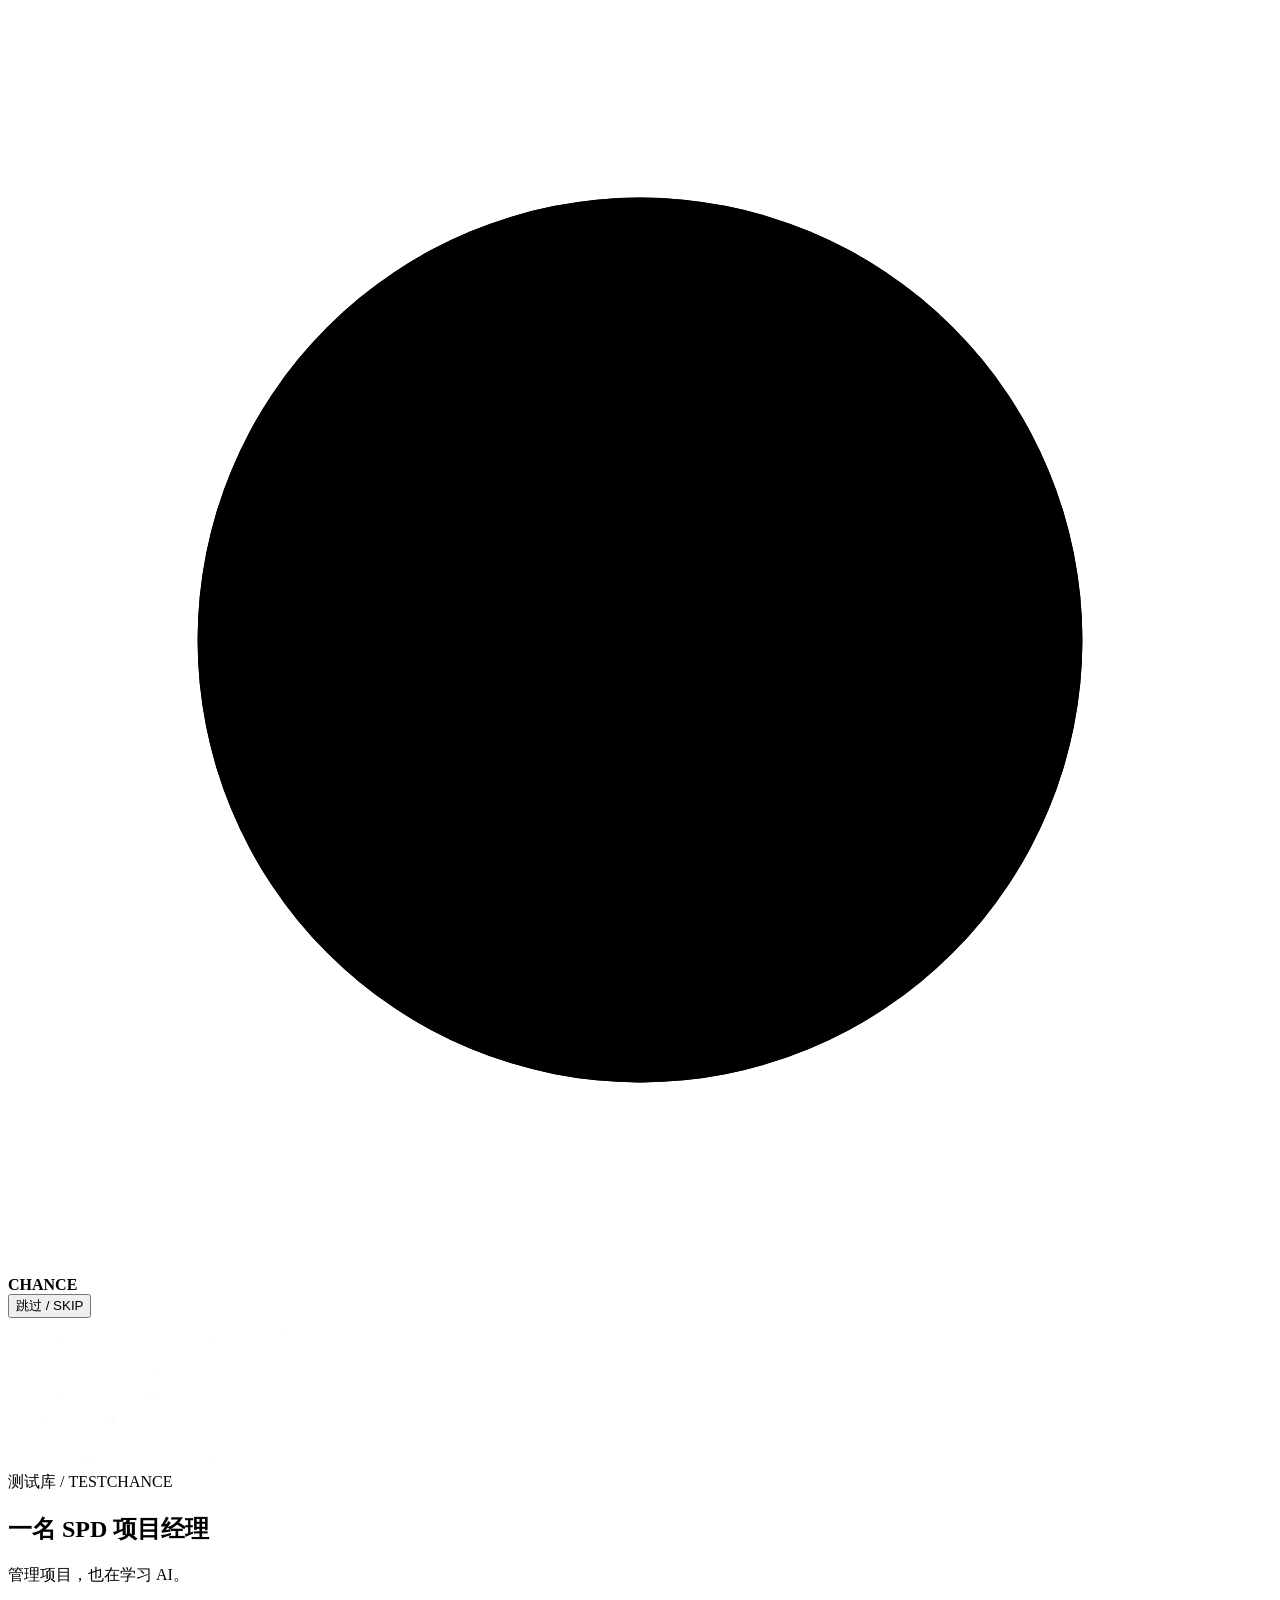
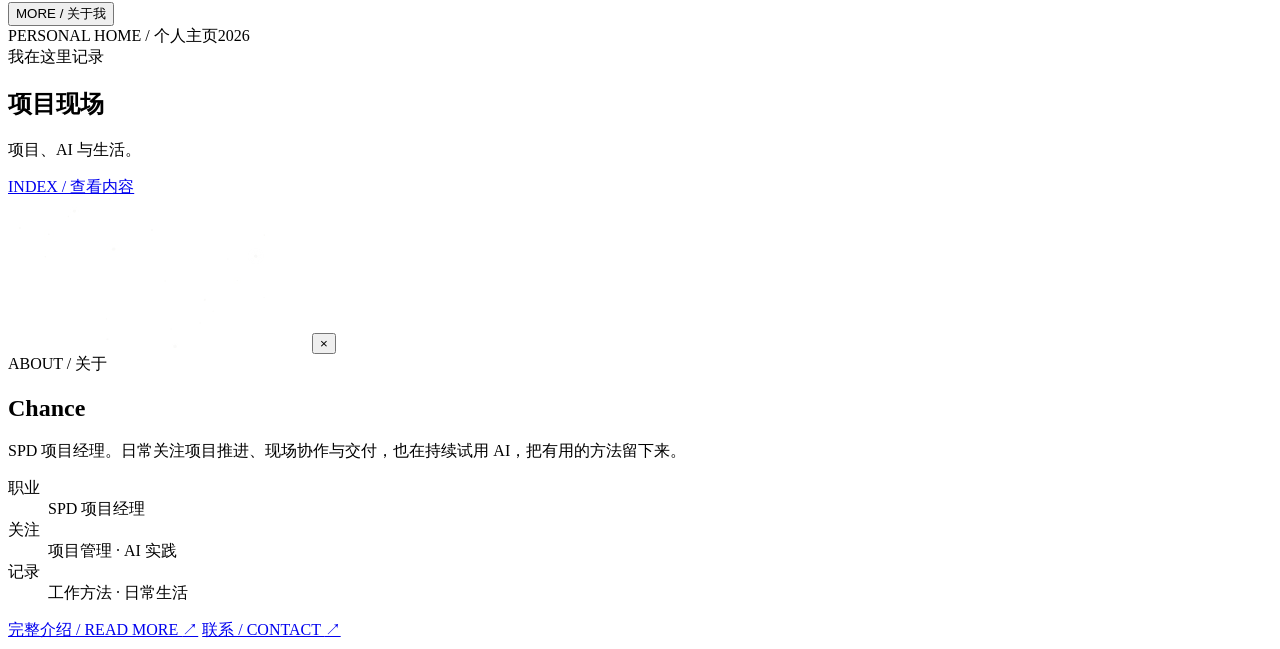
==== index.html @ 0816986b "sync ./index.html from test" ====
<!doctype html>
<html lang="zh-CN">
<head>
  <meta charset="UTF-8">
  <meta name="viewport" content="width=device-width,initial-scale=1">
  <meta name="description" content="Chance，SPD 项目经理。记录项目现场、AI 实践与生活片段。">
  <title>Chance（测试库）</title>
  <link rel="stylesheet" href="./style.css?v=white-5">
</head>
<body class="is-loading" data-page="home">
  <div class="site-loader" role="status" aria-label="正在进入 Chance 的个人主页">
    <div class="loader-clock">
      <svg viewBox="0 0 160 160" aria-hidden="true">
        <g class="loader-ticks">
          <line x1="80" y1="13" x2="80" y2="19"/><line x1="80" y1="13" x2="80" y2="19" transform="rotate(30 80 80)"/>
          <line x1="80" y1="13" x2="80" y2="19" transform="rotate(60 80 80)"/><line x1="80" y1="13" x2="80" y2="19" transform="rotate(90 80 80)"/>
          <line x1="80" y1="13" x2="80" y2="19" transform="rotate(120 80 80)"/><line x1="80" y1="13" x2="80" y2="19" transform="rotate(150 80 80)"/>
          <line x1="80" y1="13" x2="80" y2="19" transform="rotate(180 80 80)"/><line x1="80" y1="13" x2="80" y2="19" transform="rotate(210 80 80)"/>
          <line x1="80" y1="13" x2="80" y2="19" transform="rotate(240 80 80)"/><line x1="80" y1="13" x2="80" y2="19" transform="rotate(270 80 80)"/>
          <line x1="80" y1="13" x2="80" y2="19" transform="rotate(300 80 80)"/><line x1="80" y1="13" x2="80" y2="19" transform="rotate(330 80 80)"/>
        </g>
        <circle class="loader-clock-track" cx="80" cy="80" r="56" pathLength="100"/>
        <circle class="loader-clock-progress" cx="80" cy="80" r="56" pathLength="100"/>
        <line class="loader-hand" x1="80" y1="80" x2="80" y2="31"/>
        <circle class="loader-pin" cx="80" cy="80" r="2.2"/>
      </svg>
      <strong>CHANCE</strong>
    </div>
    <button class="loader-skip" type="button">跳过 / SKIP</button>
  </div>
  <main class="home-stage" id="main">
    <section class="home-panel home-panel-dark" aria-labelledby="home-title">
      <canvas class="star-field" aria-hidden="true"></canvas>
      <header class="home-meta"><span class="env-label">测试库 / TEST</span><span>CHANCE</span></header>
      <div class="home-intro">
        <h1 id="home-title">一名 <strong>SPD 项目经理</strong></h1>
        <p>管理项目，也在学习 AI。</p>
        <button class="home-action home-action-light" type="button" data-open="about-drawer">MORE / 关于我</button>
      </div>
    </section>

    <section class="home-panel home-panel-light" aria-label="内容入口">
      <header class="home-meta"><span>PERSONAL HOME / 个人主页</span><span>2026</span></header>
      <div class="home-manifest">
        <span class="manifest-lead">我在这里记录</span>
        <h2><span class="rotating-word" aria-live="polite">项目现场</span></h2>
        <p>项目、AI 与生活。</p>
        <a class="home-action home-action-dark" href="./content.html">INDEX / 查看内容</a>
      </div>
    </section>
  </main>

  <section class="home-drawer drawer-dark" id="about-drawer" aria-hidden="true" inert aria-labelledby="about-drawer-title">
    <canvas class="star-field" aria-hidden="true"></canvas>
    <button class="drawer-close" type="button" data-close aria-label="关闭关于我">×</button>
    <div class="drawer-inner drawer-about">
      <span class="drawer-kicker">ABOUT / 关于</span>
      <h2 id="about-drawer-title">Chance</h2>
      <p class="drawer-summary">SPD 项目经理。日常关注项目推进、现场协作与交付，也在持续试用 AI，把有用的方法留下来。</p>
      <dl class="about-facts">
        <div><dt>职业</dt><dd>SPD 项目经理</dd></div>
        <div><dt>关注</dt><dd>项目管理 · AI 实践</dd></div>
        <div><dt>记录</dt><dd>工作方法 · 日常生活</dd></div>
      </dl>
      <a class="drawer-link" href="./about.html">完整介绍 / READ MORE <span>↗</span></a>
      <a class="drawer-link" href="mailto:chance_work@163.com">联系 / CONTACT <span>↗</span></a>
    </div>
  </section>

  <script src="./content.js?v=cover-1"></script>
  <script src="./app.js?v=white-2"></script>
</body>
</html>
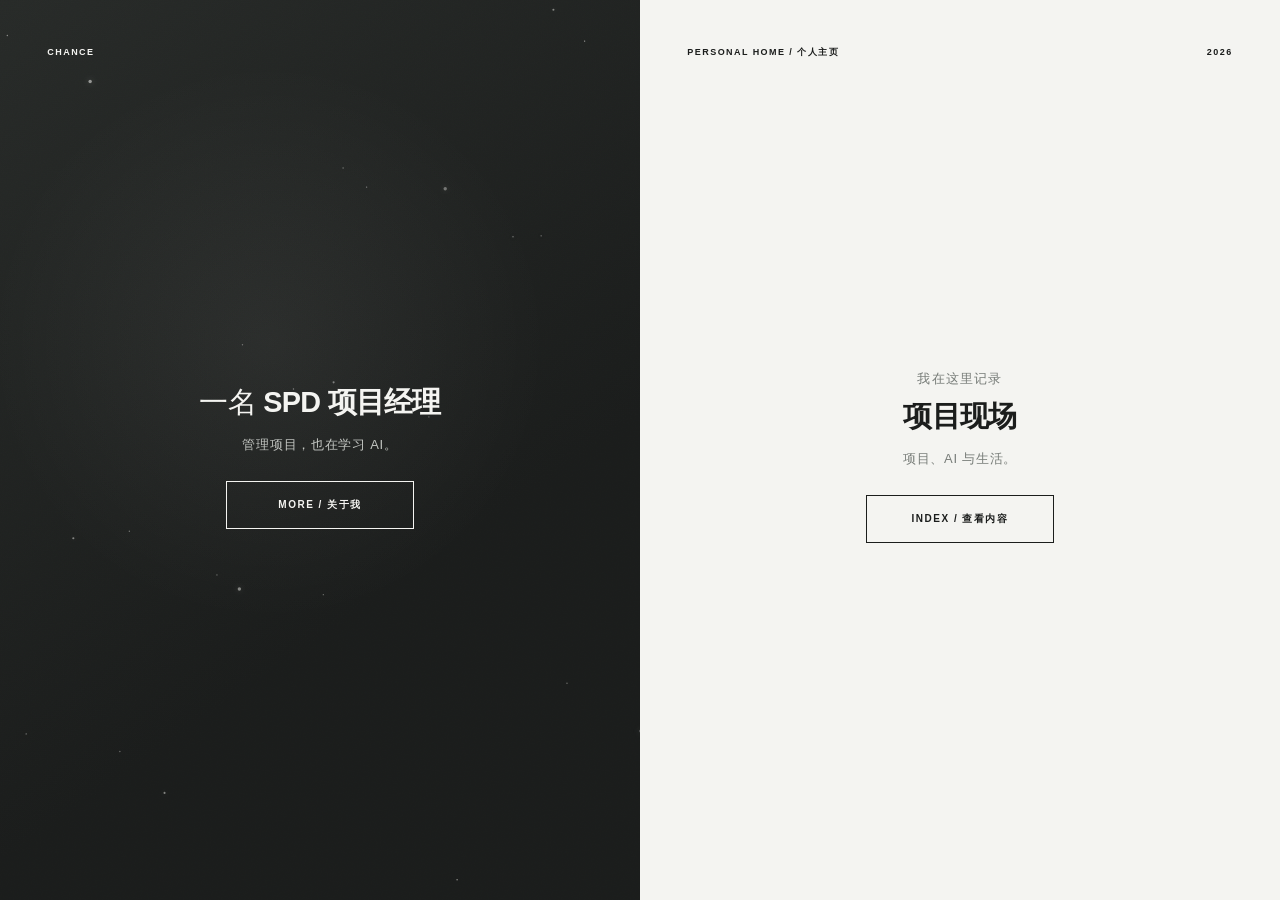
==== commit 831b12ef: "fix: 清理正式博客测试环境文案" ====
--- a/index.html
+++ b/index.html
@@ -4,7 +4,7 @@
   <meta charset="UTF-8">
   <meta name="viewport" content="width=device-width,initial-scale=1">
   <meta name="description" content="Chance，SPD 项目经理。记录项目现场、AI 实践与生活片段。">
-  <title>Chance（测试库）</title>
+  <title>Chance</title>
   <link rel="stylesheet" href="./style.css?v=white-5">
 </head>
 <body class="is-loading" data-page="home">
@@ -31,7 +31,7 @@
   <main class="home-stage" id="main">
     <section class="home-panel home-panel-dark" aria-labelledby="home-title">
       <canvas class="star-field" aria-hidden="true"></canvas>
-      <header class="home-meta"><span class="env-label">测试库 / TEST</span><span>CHANCE</span></header>
+      <header class="home-meta"><span>CHANCE</span></header>
       <div class="home-intro">
         <h1 id="home-title">一名 <strong>SPD 项目经理</strong></h1>
         <p>管理项目，也在学习 AI。</p>
--- a/style.css
+++ b/style.css
@@ -0,0 +1,90 @@
+/* finesse · register=brand · graphite split + editorial journal · type=slender bilingual · motion=clock-trace + perceptible star drift · SOUL=8 SPECTACLE=4 DENSITY=2 */
+:root{--black:#1b1d1c;--deep:#282b29;--white:#f4f4f1;--pale:#e7e7e3;--grey:#777c78;--light-grey:#c2c5c1;--star-rgb:244,244,241;--dark-glow:rgba(244,244,241,.055);--line-dark:rgba(244,244,241,.19);--line-light:rgba(27,29,28,.17);--ease:cubic-bezier(.76,0,.24,1);--round:"Segoe UI Variable Text","Microsoft YaHei UI","PingFang SC","Aptos",sans-serif;--text:"Segoe UI Variable Text","Microsoft YaHei UI","PingFang SC","Segoe UI",sans-serif;--narrow:"Aptos Narrow","Segoe UI Variable Text","Microsoft YaHei UI",sans-serif;--serif:Georgia,"Songti SC",serif}
+*{box-sizing:border-box}html,body{margin:0;min-height:100%;overflow-x:clip;background:var(--white);color:var(--black)}body{font-family:var(--text);font-size:14px;font-weight:350;-webkit-font-smoothing:antialiased}body.drawer-open,body.is-loading{overflow:hidden}body::after{position:fixed;z-index:60;inset:0;pointer-events:none;opacity:.035;mix-blend-mode:soft-light;background-size:170px 170px;background-image:url("data:image/svg+xml,%3Csvg xmlns='http://www.w3.org/2000/svg'%3E%3Cfilter id='n'%3E%3CfeTurbulence type='fractalNoise' baseFrequency='.82' numOctaves='2' stitchTiles='stitchTiles'/%3E%3C/filter%3E%3Crect width='100%25' height='100%25' filter='url(%23n)'/%3E%3C/svg%3E");content:""}a{color:inherit;text-decoration:none}button{font:inherit;color:inherit}::selection{background:var(--grey);color:var(--white)}:focus-visible{outline:2px solid currentColor;outline-offset:5px}
+
+.site-loader{position:fixed;z-index:100;inset:0;display:grid;place-items:center;overflow:hidden;background:var(--black);color:var(--white);clip-path:inset(0);animation:loader-exit .65s var(--ease) 2.05s forwards}.loader-clock{position:relative;width:clamp(150px,16vw,184px);aspect-ratio:1;opacity:0;transform:scale(.86);animation:loader-clock-in .48s cubic-bezier(.16,1,.3,1) .08s forwards}.loader-clock svg{display:block;width:100%;height:100%;overflow:visible}.loader-ticks{stroke:var(--light-grey);stroke-width:.7;opacity:0;animation:loader-ticks-in .5s ease .18s forwards}.loader-clock-track,.loader-clock-progress{fill:none;stroke-width:.75}.loader-clock-track{stroke:var(--line-dark)}.loader-clock-progress{stroke:var(--white);stroke-linecap:round;stroke-dasharray:100;stroke-dashoffset:100;transform:rotate(-90deg);transform-origin:center;animation:loader-ring 1.55s cubic-bezier(.65,0,.22,1) .16s forwards}.loader-hand{stroke:var(--white);stroke-width:.8;stroke-linecap:round;transform-box:view-box;transform-origin:80px 80px;opacity:0;animation:loader-hand 1.55s cubic-bezier(.4,0,.2,1) .16s forwards}.loader-pin{fill:var(--white);opacity:0;animation:loader-pin-in .25s ease .32s forwards}.loader-clock strong{position:absolute;top:50%;left:50%;font:650 clamp(15px,1.55vw,19px)/1 var(--narrow);letter-spacing:.22em;opacity:0;transform:translate(-47%,-50%) scale(.9);animation:loader-mark .65s cubic-bezier(.16,1,.3,1) .75s forwards}.loader-skip{position:absolute;right:30px;bottom:26px;min-width:80px;min-height:44px;border:0;background:transparent;color:var(--light-grey);cursor:pointer;font:600 9px/1 var(--narrow);letter-spacing:.15em}.site-loader.is-skipped{animation:loader-skip .45s var(--ease) forwards}@keyframes loader-clock-in{to{opacity:1;transform:scale(1)}}@keyframes loader-ticks-in{to{opacity:.42}}@keyframes loader-ring{to{stroke-dashoffset:0}}@keyframes loader-hand{0%{opacity:0;transform:rotate(0)}12%{opacity:1}82%{opacity:1}100%{opacity:0;transform:rotate(450deg)}}@keyframes loader-pin-in{to{opacity:1}}@keyframes loader-mark{to{opacity:1;transform:translate(-47%,-50%) scale(1)}}@keyframes loader-exit{to{visibility:hidden;clip-path:inset(0 0 100% 0)}}@keyframes loader-skip{to{visibility:hidden;clip-path:inset(0 0 100% 0)}}
+
+.home-stage{display:grid;grid-template-columns:1fr 1fr;min-height:100dvh}.home-panel{position:relative;display:grid;grid-template-rows:auto minmax(0,1fr);min-width:0;padding:clamp(28px,3.7vw,54px);overflow:hidden}.home-panel-dark{background:radial-gradient(circle at 42% 38%,var(--dark-glow),transparent 42%),linear-gradient(145deg,var(--deep),var(--black) 64%);color:var(--white)}.home-panel-light{background:var(--white);color:var(--black)}.star-field{position:absolute;z-index:0;inset:0;width:100%;height:100%;pointer-events:none}.home-meta{position:relative;z-index:1;display:flex;justify-content:space-between;gap:18px;font:620 9px/1.3 var(--narrow);letter-spacing:.16em}.env-label{border:1px solid var(--line-dark);padding:6px 9px}.home-intro,.home-manifest{position:relative;z-index:1;display:grid;width:min(100%,520px);place-self:center;justify-items:center;margin:0;text-align:center}.home-intro h1,.home-manifest h2{min-width:0;margin:0;font:350 clamp(23px,2.25vw,33px)/1.35 var(--round);letter-spacing:-.025em;overflow-wrap:anywhere}.home-intro h1 strong,.home-manifest h2 span{font-weight:630}.home-intro>p,.home-manifest>p{margin:11px 0 25px;color:var(--light-grey);font:330 clamp(13px,1vw,15px)/1.8 var(--text);letter-spacing:.055em}.manifest-lead{display:block;margin:0 0 7px;color:var(--grey);font:350 clamp(13px,1.05vw,15px)/1.6 var(--text);letter-spacing:.09em}.home-manifest>p{color:var(--grey)}.rotating-word{display:inline-block;min-width:5.2em;transition:opacity .22s ease,transform .22s ease}.rotating-word.is-changing{opacity:0;transform:translateY(7px)}.home-action{display:inline-flex;min-width:188px;min-height:48px;align-items:center;justify-content:center;border:1px solid currentColor;background:transparent;padding:0 20px;cursor:pointer;font:650 10px/1 var(--narrow);letter-spacing:.15em;transition:background .2s ease,color .2s ease,transform .2s ease}.home-action:hover{transform:translateY(-2px)}.home-action-light:hover,.home-action-light:focus-visible{background:var(--white);color:var(--black)}.home-action-dark:hover,.home-action-dark:focus-visible{background:var(--black);color:var(--white)}
+
+.home-drawer{position:fixed;z-index:70;inset:0;overflow:auto;visibility:hidden;transition:transform .62s var(--ease),visibility 0s linear .62s}.drawer-dark{background:radial-gradient(circle at 42% 38%,var(--dark-glow),transparent 42%),linear-gradient(145deg,var(--deep),var(--black) 64%);color:var(--white);transform:translateX(-100%)}.drawer-light{background:var(--white);color:var(--black);transform:translateX(100%)}.home-drawer.is-open{visibility:visible;transform:translateX(0);transition-delay:0s}.home-drawer>.star-field{position:fixed}.drawer-close{position:fixed;z-index:2;top:clamp(22px,3vw,44px);right:clamp(22px,3vw,48px);width:44px;height:44px;border:0;background:transparent;cursor:pointer;font:300 30px/1 var(--round)}.drawer-inner{position:relative;z-index:1;width:min(1060px,calc(100% - 48px));min-height:100%;margin:auto;padding:clamp(78px,10vh,116px) 0;align-content:center}.drawer-kicker{display:block;margin:0 0 22px;color:var(--grey);font:650 9px/1 var(--narrow);letter-spacing:.17em}.drawer-dark .drawer-kicker{color:var(--light-grey)}.drawer-about{display:grid;max-width:820px}.drawer-about h2{min-width:0;margin:0;font:620 clamp(36px,5vw,64px)/1.05 var(--round);letter-spacing:-.045em;overflow-wrap:anywhere}.drawer-summary{max-width:650px;margin:27px 0 40px;color:var(--light-grey);font:330 clamp(15px,1.45vw,19px)/1.85 var(--text);letter-spacing:.025em}.about-facts{margin:0;border-top:1px solid var(--line-dark)}.about-facts div{display:grid;grid-template-columns:100px 1fr;padding:17px 0;border-bottom:1px solid var(--line-dark)}.about-facts dt{color:var(--light-grey)}.about-facts dd{margin:0;font-weight:520;letter-spacing:.025em}.drawer-link{display:flex;justify-content:space-between;margin-top:38px;padding-bottom:12px;border-bottom:1px solid currentColor;font:650 10px/1 var(--narrow);letter-spacing:.14em}.drawer-heading{display:grid;grid-template-columns:1fr 1fr;align-items:end;padding-bottom:24px}.drawer-heading h2{min-width:0;margin:0;font:520 clamp(18px,1.8vw,25px)/1.45 var(--round);letter-spacing:-.015em;overflow-wrap:anywhere}.drawer-index{border-top:1px solid var(--line-light)}.drawer-index a{display:grid;grid-template-columns:42px minmax(0,1fr) 26px;gap:18px;align-items:center;min-height:96px;border-bottom:1px solid var(--line-light);transition:padding .2s ease,background .2s ease,color .2s ease}.drawer-index a:hover,.drawer-index a:focus-visible{padding-inline:18px;background:var(--black);color:var(--white);outline-offset:-4px}.drawer-index>a>span{color:var(--grey);font:550 9px/1 var(--narrow)}.drawer-index strong{display:flex;align-items:baseline;gap:13px;min-width:0;font:570 clamp(20px,2.1vw,30px)/1.25 var(--round);letter-spacing:-.02em;overflow-wrap:anywhere}.drawer-index small{color:var(--grey);font:550 9px/1 var(--narrow);letter-spacing:.13em}.drawer-index b{font:350 16px/1 var(--round)}
+
+.inner-header{position:sticky;top:0;z-index:61;display:grid;grid-template-columns:1fr auto 1fr;align-items:center;min-height:66px;padding:0 clamp(20px,4vw,58px);background:rgba(244,244,241,.96);border-bottom:1px solid var(--line-light)}.inner-brand{font:620 17px/1 var(--round);letter-spacing:-.01em}.inner-header nav{display:flex;gap:clamp(18px,3vw,38px)}.inner-header nav a{display:flex;align-items:baseline;gap:5px;padding:23px 0 20px;border-bottom:1px solid transparent;font:520 12px/1 var(--text);white-space:nowrap}.inner-header nav small{color:var(--grey);font:450 8px/1 var(--narrow);letter-spacing:.07em}.inner-header nav a:hover,.inner-header nav a[aria-current=page]{border-color:var(--black)}.close-link{justify-self:end;font:280 30px/1 var(--round)}.inner-main{min-height:calc(100dvh - 66px);padding:clamp(48px,7vw,86px) clamp(20px,12vw,180px)}.page-title{display:grid;grid-template-columns:1fr auto;align-items:end;padding-bottom:36px}.page-title p{grid-column:1/-1;margin:0 0 14px;color:var(--grey);font:560 9px/1 var(--narrow);letter-spacing:.13em}.page-title h1{min-width:0;margin:0;font:580 clamp(34px,4.2vw,58px)/1.08 var(--round);letter-spacing:-.035em;overflow-wrap:anywhere}.page-title span{color:var(--grey);font-size:11px}.entry-list{border-top:1px solid var(--line-light)}.entry{border-bottom:1px solid var(--line-light)}.entry summary{display:grid;grid-template-columns:42px minmax(0,1fr) 28px;gap:18px;align-items:center;min-height:94px;padding:20px 0;cursor:pointer;list-style:none}.entry summary::-webkit-details-marker{display:none}.entry summary>span,.entry summary small{color:var(--grey);font:450 10px/1.5 var(--narrow);letter-spacing:.055em}.entry summary h2{min-width:0;margin:6px 0 0;font:550 clamp(18px,1.9vw,27px)/1.34 var(--round);letter-spacing:-.018em;overflow-wrap:anywhere}.entry summary b{justify-self:end;font:280 21px/1 var(--round)}.entry summary:hover h2{text-decoration:underline;text-decoration-thickness:1px;text-underline-offset:6px}.entry-content{max-width:720px;margin:0 42px;padding:4px 20px 46px;border-left:1px solid var(--line-light);font:350 15.5px/1.95 var(--text);letter-spacing:.025em}.entry-summary{margin:0 0 25px;font-size:17px;font-weight:420;line-height:1.75}.entry-body h3{margin:29px 0 11px;font:560 19px/1.5 var(--round);letter-spacing:-.01em}.entry-body p{margin:0 0 15px}.entry-body ul,.entry-body ol{padding-left:22px}.entry-body blockquote{margin:23px 0;padding-left:18px;border-left:1px solid var(--black);font-style:normal;color:var(--grey)}.entry-content code{padding:2px 5px;background:var(--pale);font:13px Consolas,monospace}.about-main{display:grid;align-content:center}.about-lines{margin-top:48px;border-top:1px solid var(--line-light)}.about-lines>div{display:grid;grid-template-columns:105px minmax(0,1fr);gap:22px;padding:22px 0;border-bottom:1px solid var(--line-light)}.about-lines span{color:var(--grey)}.about-lines strong{font:520 clamp(18px,2vw,27px)/1.4 var(--round);letter-spacing:-.015em}
+
+@media(max-width:760px){.home-stage{grid-template-columns:1fr;grid-template-rows:1fr 1fr;min-height:100svh}.home-panel{min-height:50svh;padding:22px}.home-meta{font-size:8px}.home-name{margin-bottom:25px;font-size:14px}.home-intro h1,.home-manifest h2{font-size:clamp(21px,6.7vw,28px)}.home-intro>p:last-of-type,.home-manifest>p:not(.manifest-lead){margin:7px 0 18px;font-size:12px;line-height:1.7}.manifest-lead{font-size:12px}.home-action{min-width:168px;min-height:44px;font-size:9px}.project-route{width:240px;font-size:8px}.home-foot{font-size:7px}.drawer-inner{width:calc(100% - 40px);padding:72px 0 44px}.drawer-close{top:16px;right:16px}.drawer-about h2{font-size:36px}.drawer-summary{margin:23px 0 31px;font-size:15px;line-height:1.85}.about-facts div{grid-template-columns:66px 1fr;font-size:13px}.drawer-heading{grid-template-columns:1fr;padding-bottom:19px}.drawer-heading h2{font-size:18px}.drawer-index a{grid-template-columns:28px minmax(0,1fr) 20px;gap:10px;min-height:76px}.drawer-index strong{display:block;font-size:20px}.drawer-index small{display:inline-block;margin-left:8px;font-size:7px}.inner-header{grid-template-columns:1fr auto;min-height:56px;padding:0 20px}.inner-header nav{order:3;grid-column:1/-1;justify-content:space-between;width:100%;border-top:1px solid var(--line-light)}.inner-header nav a{padding:13px 0 11px;font-size:11px}.inner-header nav small{display:none}.close-link{grid-column:2;grid-row:1}.inner-main{min-height:calc(100dvh - 100px);padding:44px 20px}.page-title{grid-template-columns:1fr;padding-bottom:29px}.page-title h1{font-size:36px}.page-title span{margin-top:12px;font-size:10px}.entry summary{grid-template-columns:26px minmax(0,1fr) 22px;gap:10px;min-height:82px;padding:17px 0}.entry summary h2{font-size:18px;line-height:1.4}.entry summary>span,.entry summary small{font-size:9px}.entry-content{margin:0 26px;padding:0 13px 36px;font-size:15px;line-height:1.9}.entry-summary{font-size:16px}.about-lines{margin-top:36px}.about-lines>div{grid-template-columns:64px minmax(0,1fr);gap:13px;padding:19px 0}.about-lines strong{font-size:18px}}
+@media(max-width:360px){.home-panel{padding:18px}.home-name{margin-bottom:18px}.home-intro h1,.home-manifest h2{font-size:21px}.home-intro>p:last-of-type,.home-manifest>p:not(.manifest-lead){font-size:11px}.project-route{width:220px}.home-foot span:last-child{display:none}.inner-header{padding:0 16px}.inner-main{padding:39px 16px}.entry summary{grid-template-columns:23px minmax(0,1fr) 19px}.entry-content{margin-left:23px}.page-title h1{font-size:33px}.loader-skip{right:16px;bottom:14px}}
+.home-foot-action{min-height:44px;margin:-12px 0;padding:0;border:0;border-bottom:1px solid transparent;background:transparent;color:inherit;cursor:pointer;font:inherit;letter-spacing:inherit;white-space:nowrap;transition:border-color .18s ease,color .18s ease}.home-foot-action:hover,.home-foot-action:focus-visible{border-color:currentColor;color:var(--black)}.inner-header nav a{font-size:13px}.page-title h1{font-size:clamp(28px,3vw,44px);font-weight:540}.entry summary h2{font-size:clamp(16px,1.5vw,22px);font-weight:480}.drawer-about h2{font-size:clamp(32px,4.2vw,52px)}.drawer-index strong{font-size:clamp(19px,1.9vw,28px);font-weight:520}
+@media(max-width:760px){.inner-header nav a{font-size:12px}.page-title h1{font-size:28px}.entry summary h2{font-size:16.5px}.drawer-about h2{font-size:34px}.drawer-index strong{font-size:19px}}
+@media(prefers-reduced-motion:reduce){.site-loader{display:none}.project-route b{animation:none;left:calc(100% - 12px)}*,*::before,*::after{animation-duration:.01ms!important;animation-iteration-count:1!important;transition-duration:.01ms!important}}
+
+/* white editorial refinement · quiet index + slender bilingual reading pages */
+.sr-only{position:absolute!important;width:1px!important;height:1px!important;padding:0!important;margin:-1px!important;overflow:hidden!important;clip:rect(0,0,0,0)!important;white-space:nowrap!important;border:0!important}
+.drawer-index-wrap{width:min(1320px,calc(100% - 80px))}.drawer-heading{display:block;padding-bottom:30px}.drawer-heading .drawer-kicker{margin:0;font-size:10px;letter-spacing:.2em}.drawer-index a{grid-template-columns:52px minmax(0,1fr) 28px;gap:22px;min-height:112px}.drawer-index>a>span{font:450 11px/1 "Bahnschrift SemiCondensed",var(--narrow);letter-spacing:.08em}.drawer-index strong{gap:18px;font-family:"Microsoft YaHei UI Light","PingFang SC",var(--round);font-size:clamp(23px,2.1vw,32px);font-weight:350;line-height:1.35;letter-spacing:.015em}.drawer-index small{font:500 10px/1 "Bahnschrift SemiCondensed",var(--narrow);letter-spacing:.17em}.drawer-index b{font-size:15px;font-weight:280}
+
+.inner-header{min-height:70px}.inner-brand{font:600 17px/1 "Bahnschrift SemiCondensed",var(--narrow);letter-spacing:.045em}.inner-header nav a{gap:6px;padding:25px 0 22px;font-family:"Microsoft YaHei UI Light","PingFang SC",var(--text);font-size:12px;font-weight:380}.inner-header nav small{font:430 8px/1 "Bahnschrift SemiCondensed",var(--narrow);letter-spacing:.06em}.inner-main{padding-top:clamp(58px,7.5vw,94px)}.page-title{display:flex;flex-direction:column;align-items:center;padding-bottom:42px;text-align:center}.page-title::after{width:30px;height:1px;margin-top:21px;background:var(--grey);opacity:.72;content:""}.page-title p{order:3;margin:10px 0 0;font:460 8px/1 "Bahnschrift SemiCondensed",var(--narrow);letter-spacing:.2em}.page-title h1{order:1;font:470 clamp(25px,2.8vw,38px)/1.1 "Bahnschrift SemiCondensed",var(--narrow);letter-spacing:.07em}.page-title>span{order:2;margin-top:10px;color:var(--grey);font:350 clamp(12px,1vw,14px)/1.5 "Microsoft YaHei UI Light","PingFang SC",var(--text);letter-spacing:.08em}.entry{scroll-margin-top:90px}.entry summary{grid-template-columns:48px minmax(0,1fr) 24px;gap:20px;min-height:100px;padding:21px 0}.entry summary>span{font:430 11px/1 "Bahnschrift SemiCondensed",var(--narrow);letter-spacing:.08em}.entry summary small{font:400 9px/1.6 "Bahnschrift SemiCondensed","Microsoft YaHei UI",var(--text);letter-spacing:.075em}.entry summary h2{margin-top:7px;font-family:"Microsoft YaHei UI Light","PingFang SC",var(--round);font-size:clamp(17px,1.45vw,22px);font-weight:350;line-height:1.55;letter-spacing:.018em}.entry-content{max-width:700px;margin-left:48px;padding:5px 20px 48px;font-family:"Microsoft YaHei UI Light","PingFang SC",var(--text);font-size:14.5px;font-weight:350;line-height:2.05;letter-spacing:.035em}.entry-summary{font-size:15.5px;font-weight:380;line-height:1.9}.entry-body h3{font-family:"Microsoft YaHei UI Light","PingFang SC",var(--round);font-size:17px;font-weight:450;line-height:1.65;letter-spacing:.025em}.about-main{align-content:start}.about-lines{width:min(760px,100%);margin:8px auto 0}.about-lines>div{grid-template-columns:90px minmax(0,1fr);padding:20px 0}.about-lines span{font-size:13px}.about-lines strong{font-family:"Microsoft YaHei UI Light","PingFang SC",var(--round);font-size:clamp(16px,1.45vw,21px);font-weight:350;letter-spacing:.025em}
+
+@media(max-width:760px){.drawer-index-wrap{width:calc(100% - 40px)}.drawer-heading{padding-bottom:18px}.drawer-heading .drawer-kicker{font-size:9px}.drawer-index a{grid-template-columns:30px minmax(0,1fr) 18px;gap:11px;min-height:82px}.drawer-index>a>span{font-size:10px}.drawer-index strong{display:flex;font-size:20px}.drawer-index small{margin-left:0;font-size:7px}.inner-header{min-height:56px}.inner-header nav a{gap:3px;font-size:11px}.inner-main{padding-top:42px}.page-title{padding-bottom:32px}.page-title h1{font-size:26px}.page-title>span{margin-top:8px;font-size:12px}.page-title p{margin-top:8px}.page-title::after{margin-top:17px}.entry{scroll-margin-top:112px}.entry summary{grid-template-columns:27px minmax(0,1fr) 20px;gap:10px;min-height:84px;padding:17px 0}.entry summary>span{font-size:10px}.entry summary h2{font-size:16px;line-height:1.55}.entry-content{margin-left:27px;padding:0 13px 38px;font-size:14px;line-height:2}.entry-summary{font-size:15px}.about-lines{margin-top:0}.about-lines>div{grid-template-columns:62px minmax(0,1fr);gap:12px;padding:18px 0}.about-lines strong{font-size:16px}}
+
+@media(max-width:360px){.drawer-index strong{font-size:18px}.inner-header nav a{font-size:10px}.inner-header nav small{font-size:7px}.page-title h1{font-size:23px}.entry summary h2{font-size:15.5px}.entry-content{font-size:13.5px}}
+
+/* journal index · OpenBlog-inspired hierarchy, rebuilt for Chance without photo assets */
+.inner-header{background:var(--white)}
+.journal-main{width:min(1160px,calc(100% - 48px));min-height:calc(100dvh - 70px);margin:auto;padding:clamp(58px,8vw,112px) 0 96px}.journal-masthead{position:relative;padding-left:50px}.journal-masthead::before{position:absolute;top:8px;left:0;width:30px;height:30px;background:repeating-linear-gradient(135deg,var(--black) 0 1px,transparent 1px 5px);content:""}.journal-kicker{display:block;color:var(--grey);font:500 9px/1 "Bahnschrift SemiCondensed",var(--narrow);letter-spacing:.19em}.journal-masthead h1{margin:12px 0 8px;font:650 clamp(34px,4.6vw,62px)/1 "Segoe UI Variable Display","Microsoft YaHei UI",var(--round);letter-spacing:-.045em}.journal-masthead p{margin:0;color:var(--grey);font:350 14px/1.8 "Microsoft YaHei UI Light",var(--text);letter-spacing:.035em}.journal-filters{display:flex;gap:32px;margin-top:48px;border-bottom:1px solid var(--line-light)}.journal-filters button{position:relative;min-height:48px;border:0;background:transparent;padding:0;cursor:pointer;font:380 13px/1 "Microsoft YaHei UI Light",var(--text);white-space:nowrap}.journal-filters button::after{position:absolute;right:0;bottom:-1px;left:0;height:1px;background:var(--black);transform:scaleX(0);transform-origin:left;transition:transform .22s ease;content:""}.journal-filters button[aria-pressed="true"]::after,.journal-filters button:hover::after{transform:scaleX(1)}.journal-filters small{margin-left:4px;color:var(--grey);font:440 8px/1 "Bahnschrift SemiCondensed",var(--narrow);letter-spacing:.05em}.journal-section{margin-top:52px}.journal-section-head{display:flex;align-items:end;justify-content:space-between;margin-bottom:18px}.journal-section-head h2{margin:0;font:420 18px/1.3 "Microsoft YaHei UI Light",var(--round);letter-spacing:.04em}.journal-section-head span{color:var(--grey);font:460 8px/1 var(--narrow);letter-spacing:.18em}.journal-grid{display:grid;grid-template-columns:repeat(12,minmax(0,1fr));gap:44px 30px}.journal-card{position:relative;grid-column:span 4;min-width:0}.journal-card-1{grid-column:span 8}.journal-card-2{grid-column:span 4}.journal-card>a{display:grid;position:relative;min-width:0}.journal-art{position:relative;display:block;aspect-ratio:4/3;overflow:hidden;background:#dfe2e1}.journal-card-1 .journal-art{aspect-ratio:16/7}.journal-art::before,.journal-art::after,.journal-art i{position:absolute;content:""}.journal-art::after{inset:0;background:linear-gradient(to top,rgba(27,29,28,.62),transparent 48%)}.journal-art-project{background-color:#c9cecc;background-image:linear-gradient(90deg,transparent 49.7%,rgba(27,29,28,.14) 50%,transparent 50.3%),linear-gradient(0deg,transparent 49.7%,rgba(27,29,28,.14) 50%,transparent 50.3%);background-size:44px 44px}.journal-art-project::before{width:62%;height:1px;top:48%;left:18%;background:var(--black);box-shadow:0 -28px 0 rgba(27,29,28,.32),0 28px 0 rgba(27,29,28,.32);transform:rotate(-8deg)}.journal-art-ai{background:radial-gradient(circle at 66% 34%,rgba(244,244,241,.98) 0 3px,transparent 4px),radial-gradient(circle at 30% 66%,rgba(244,244,241,.72) 0 2px,transparent 3px),linear-gradient(145deg,#374049,#90999d)}.journal-art-ai::before{width:54%;height:54%;top:22%;left:23%;border:1px solid rgba(244,244,241,.65);border-radius:50%;box-shadow:0 0 0 28px rgba(244,244,241,.08)}.journal-art-life{background:linear-gradient(135deg,#d9d6d0,#a8ada9)}.journal-art-life::before{width:68%;height:72%;right:-10%;bottom:-28%;border:1px solid rgba(27,29,28,.32);border-radius:50% 50% 0 0;box-shadow:-34px -22px 0 -33px var(--black),-70px -44px 0 -68px rgba(27,29,28,.5)}.journal-art i{z-index:1;right:20px;bottom:18px;width:8px;height:8px;border:1px solid rgba(244,244,241,.8);border-radius:50%;transition:transform .35s var(--ease)}.journal-card:hover .journal-art i{transform:scale(2.2)}.journal-meta{display:grid;grid-template-columns:auto auto 1fr;gap:10px;margin-top:15px;color:var(--grey);font:440 9px/1.4 "Bahnschrift SemiCondensed","Microsoft YaHei UI",var(--narrow);letter-spacing:.055em}.journal-meta b{font-weight:440}.journal-meta em{justify-self:end;font-style:normal}.journal-card strong{min-width:0;margin-top:9px;padding-right:28px;font:420 clamp(18px,1.55vw,23px)/1.5 "Microsoft YaHei UI Light","PingFang SC",var(--round);letter-spacing:.018em;overflow-wrap:anywhere}.journal-excerpt{display:-webkit-box;margin-top:7px;overflow:hidden;color:var(--grey);font:350 13px/1.8 "Microsoft YaHei UI Light",var(--text);letter-spacing:.025em;-webkit-box-orient:vertical;-webkit-line-clamp:2}.journal-arrow{position:absolute;right:0;bottom:4px;font-size:15px;transition:transform .2s ease}.journal-card:hover .journal-arrow{transform:translate(3px,-3px)}.inspiration-footer{display:grid;grid-template-columns:190px minmax(0,1fr) auto;gap:28px;width:min(1160px,calc(100% - 48px));margin:auto;padding:34px 0 48px;border-top:1px solid var(--line-light);color:var(--grey);font-size:11px;line-height:1.75}.inspiration-footer p{margin:0;color:var(--black);font:500 9px/1.5 var(--narrow);letter-spacing:.16em}.inspiration-footer>span{max-width:560px}.inspiration-footer nav{display:flex;gap:20px}.inspiration-footer a{color:var(--black);white-space:nowrap}.inspiration-footer a:hover{text-decoration:underline;text-underline-offset:5px}
+
+@media(max-width:760px){.journal-main{width:calc(100% - 40px);min-height:calc(100dvh - 100px);padding:48px 0 70px}.journal-masthead{padding-left:38px}.journal-masthead::before{top:5px;width:24px;height:24px}.journal-masthead h1{font-size:34px}.journal-masthead p{font-size:12.5px}.journal-filters{gap:0;justify-content:space-between;margin-top:34px}.journal-filters button{font-size:12px}.journal-filters small{display:none}.journal-section{margin-top:38px}.journal-grid{grid-template-columns:1fr;gap:38px}.journal-card,.journal-card-1,.journal-card-2{grid-column:auto}.journal-card-1 .journal-art,.journal-art{aspect-ratio:16/10}.journal-meta{font-size:8.5px}.journal-card strong{font-size:18px}.journal-excerpt{font-size:12.5px}.inspiration-footer{grid-template-columns:1fr;width:calc(100% - 40px);gap:13px;padding:27px 0 36px}.inspiration-footer nav{display:grid;gap:7px}}
+
+@media(max-width:360px){.journal-main{width:calc(100% - 32px)}.journal-masthead h1{font-size:30px}.journal-section-head span{display:none}.journal-card strong{font-size:17px}.inspiration-footer{width:calc(100% - 32px)}}
+
+/* journal comfort pass · one title, one category rail, metadata held by the image */
+body[data-page="journal"]{background:#f8f9f8;color:#202220}.journal-topbar{display:flex;align-items:center;justify-content:space-between;width:min(1160px,calc(100% - 48px));min-height:82px;margin:auto}.journal-topbar a{font:440 13px/1 "Microsoft YaHei UI Light",var(--text);letter-spacing:.02em}.journal-topbar small{margin-left:4px;color:var(--grey);font:430 8px/1 "Bahnschrift SemiCondensed",var(--narrow);letter-spacing:.07em}.journal-topbar a:hover{text-decoration:underline;text-underline-offset:6px}.journal-main{min-height:calc(100dvh - 82px);padding:58px 0 92px}.journal-masthead{padding-left:54px}.journal-masthead::before{top:6px;width:32px;height:32px;opacity:.62}.journal-masthead h1{margin:0;font-size:clamp(36px,4vw,54px);font-weight:610;letter-spacing:-.04em}.journal-masthead p{margin-top:12px;font-size:13.5px;line-height:1.9}.journal-filters{margin-top:44px}.journal-section{margin-top:54px}.journal-art-project{background-color:#d8dddb}.journal-art-life{background:linear-gradient(135deg,#e4e1dc,#b8bdb9)}.journal-art-ai{background:radial-gradient(circle at 66% 34%,rgba(248,249,248,.98) 0 3px,transparent 4px),radial-gradient(circle at 30% 66%,rgba(248,249,248,.72) 0 2px,transparent 3px),linear-gradient(145deg,#4a555d,#9ca5a8)}.journal-meta{position:absolute;z-index:2;right:0;bottom:0;left:0;display:grid;grid-template-columns:auto auto 1fr;gap:10px;margin:0;padding:54px 18px 16px;background:linear-gradient(to top,rgba(27,29,28,.66),transparent);color:rgba(255,255,255,.92);font-size:9px}.journal-meta em{color:inherit}.journal-card strong{margin-top:15px;font-weight:390}.journal-excerpt{margin-top:6px;line-height:1.85}.inspiration-footer{color:#747a76}
+
+@media(max-width:760px){.journal-topbar{width:calc(100% - 40px);min-height:58px}.journal-topbar a{font-size:11px}.journal-main{min-height:calc(100dvh - 58px);padding:42px 0 68px}.journal-masthead{padding-left:38px}.journal-masthead::before{top:3px;width:24px;height:24px}.journal-masthead h1{font-size:32px}.journal-masthead p{margin-top:9px;font-size:12px}.journal-filters{margin-top:32px}.journal-section{margin-top:40px}.journal-meta{padding:44px 12px 12px;font-size:8px}.journal-card strong{margin-top:12px;font-size:17.5px}.journal-excerpt{line-height:1.75}}
+
+@media(max-width:360px){.journal-topbar{width:calc(100% - 32px)}.journal-masthead h1{font-size:29px}.journal-card strong{font-size:16.5px}}
+
+/* journal scale pass · stronger hierarchy and clearer contrast */
+.journal-topbar{min-height:96px}.journal-topbar a{font-size:18px;font-weight:620;letter-spacing:-.01em}.journal-topbar small{margin-left:7px;font-size:9px;font-weight:500}.journal-main{min-height:calc(100dvh - 96px);padding-top:62px}.journal-masthead{padding-left:62px}.journal-masthead::before{top:9px;width:36px;height:36px;opacity:.74}.journal-masthead h1{font-size:clamp(44px,4.8vw,68px);font-weight:700;letter-spacing:-.052em}.journal-masthead p{margin-top:14px;color:#626864;font-size:16px;font-weight:370}.journal-filters{gap:38px;margin-top:52px}.journal-filters button{min-height:58px;font-size:16px;font-weight:500}.journal-filters small{margin-left:6px;font-size:9px;font-weight:500}.journal-section{margin-top:64px}.journal-grid{gap:56px 34px}.journal-meta{gap:12px;padding:62px 20px 18px;font-size:10.5px;font-weight:620}.journal-meta b{font-weight:620}.journal-card strong{margin-top:17px;font-size:clamp(21px,1.8vw,27px);font-weight:600;line-height:1.4;letter-spacing:-.01em}.journal-card-1 strong{font-size:clamp(25px,2.2vw,32px)}.journal-excerpt{margin-top:8px;color:#666c68;font-size:14.5px;font-weight:370;line-height:1.8}.journal-arrow{font-size:17px}
+
+@media(max-width:760px){.journal-topbar{min-height:68px}.journal-topbar a{font-size:14px}.journal-topbar small{font-size:8px}.journal-main{min-height:calc(100dvh - 68px);padding-top:48px}.journal-masthead{padding-left:44px}.journal-masthead::before{top:5px;width:28px;height:28px}.journal-masthead h1{font-size:38px}.journal-masthead p{margin-top:11px;font-size:13.5px;line-height:1.8}.journal-filters{margin-top:38px}.journal-filters button{min-height:52px;font-size:14px}.journal-section{margin-top:48px}.journal-grid{gap:46px}.journal-meta{padding:50px 14px 13px;font-size:9px}.journal-card strong,.journal-card-1 strong{margin-top:14px;font-size:21px;line-height:1.42}.journal-excerpt{font-size:13.5px;line-height:1.75}.journal-arrow{font-size:16px}}
+
+@media(max-width:360px){.journal-masthead h1{font-size:34px}.journal-filters button{font-size:13px}.journal-card strong,.journal-card-1 strong{font-size:19px}.journal-excerpt{font-size:13px}}
+.journal-topbar a{font-family:var(--text)}.journal-topbar small,.journal-filters small{font-family:var(--text);font-size:11px;letter-spacing:0}.journal-filters button{font-family:var(--text);font-size:18px}.journal-meta{font-family:var(--text);font-size:14px;line-height:1.5;letter-spacing:0}.journal-meta time{font-weight:650}.journal-meta b,.journal-meta em{font-weight:450}.journal-excerpt{padding-right:24px}
+@media(max-width:760px){.journal-topbar small{font-size:10px}.journal-filters button{font-size:15px}.journal-meta{font-size:12px;gap:8px}}
+
+/* Shared reading layout: compact index rhythm, generous article measure. */
+.journal-main{padding-top:24px}.journal-masthead h1{font-size:clamp(40px,4.3vw,60px);letter-spacing:-.035em}.journal-filters{margin-top:28px}.journal-section{margin-top:38px}.journal-card-1 .journal-art,.journal-card-2 .journal-art{height:300px;aspect-ratio:auto}
+body[data-page="post"]{background:#f8f9f8}.post-main{width:min(1160px,calc(100% - 48px));margin:0 auto}.post-heading{max-width:1000px;margin:36px auto 60px;text-align:center}.post-meta,.post-byline{display:flex;gap:12px;justify-content:center;flex-wrap:wrap;color:#686f6a;font:400 14px/1.6 var(--text)}.post-heading h1{margin:20px 0 22px;font:650 clamp(30px,3.2vw,46px)/1.4 var(--text);letter-spacing:-.025em;overflow-wrap:anywhere}.post-layout{display:grid;grid-template-columns:220px minmax(0,1fr);gap:64px;align-items:start;border-top:1px solid var(--line-light);padding-top:44px}.post-layout[hidden]{display:none}.post-sidebar{position:sticky;top:32px;max-height:calc(100dvh - 64px);overflow-y:auto}.post-toc summary{font:650 20px/1.5 var(--text);cursor:pointer;list-style:none}.post-toc summary small{margin-left:6px;font-size:12px;font-weight:400;color:#747a76}.post-toc nav{display:grid;gap:8px;margin-top:22px}.post-toc a{display:block;padding:10px 14px;border-radius:8px;background:#ecefec;color:#4d5650;font:450 14px/1.55 var(--text);overflow-wrap:anywhere}.post-toc a:hover{background:#dfe5e0}.post-toc a[aria-current]{background:#303c35;color:#fff}.post-body{min-width:0;max-width:760px;color:#38413b;font:400 17px/1.95 var(--text);letter-spacing:.01em}.post-body p{margin:0 0 24px}.post-body .post-lead{font-weight:550;font-size:19px;line-height:1.85;color:#242a26;margin-bottom:36px}.post-body h2,.post-body h3,.post-body h4{font:630 27px/1.5 var(--text);letter-spacing:-.02em;color:#202820;margin:44px 0 20px}.post-body h3:first-child{margin-top:0}.post-body [id]{scroll-margin-top:28px}.post-body ul,.post-body ol{padding-left:26px;margin:24px 0}.post-body li{margin:8px 0}.post-body blockquote{margin:30px 0;padding:14px 22px;border-left:3px solid #9ba89e;background:#eef1ee}.post-body code{font:14px/1.6 Consolas,monospace;background:#e9ede9;padding:3px 6px;overflow-wrap:anywhere}.post-bottom{display:flex;justify-content:space-between;gap:24px;border-top:1px solid var(--line-light);padding:28px 0;margin:68px 0 36px;font-size:14px}.post-bottom a:hover{text-decoration:underline}.archive-entry{border-bottom:1px solid var(--line-light)}.archive-entry a{display:block;position:relative;padding:28px 36px 28px 0}.archive-entry small{font:400 13px/1.6 var(--text);color:#68716b}.archive-entry h2{font:600 24px/1.55 var(--text);margin:10px 0;color:#242a26}.archive-entry p{font:400 15px/1.8 var(--text);color:#68716b;margin:0;max-width:760px}.archive-entry a>span{position:absolute;right:0;top:50%;font-size:20px}.archive-entry a:hover h2{text-decoration:underline;text-underline-offset:5px}.inner-main .page-title p{display:none}.inner-main .page-title::after{display:none}.inner-main .page-title{padding-bottom:36px}.inner-main .page-title h1{font-family:var(--text);font-size:34px;font-weight:650;letter-spacing:-.02em}.inner-main .page-title>span{font-size:15px}.inner-header nav a{font-size:15px}.inner-header nav small{font:400 11px/1 var(--text)}.about-lines strong{font:500 22px/1.6 var(--text)}
+@media(max-width:760px){.journal-main{padding-top:22px}.journal-masthead h1{font-size:36px}.journal-filters{margin-top:24px}.journal-section{margin-top:28px}.journal-card-1 .journal-art,.journal-card-2 .journal-art{height:auto;aspect-ratio:16/10}.post-main{width:calc(100% - 40px)}.post-heading{margin:24px 0 32px}.post-heading h1{font-size:28px;line-height:1.45;margin:14px 0 18px}.post-meta,.post-byline{font-size:12px}.post-layout{grid-template-columns:minmax(0,1fr);gap:28px;padding-top:24px}.post-sidebar{position:static;max-height:none;overflow:visible}.post-toc{padding:16px;background:#eef1ee;border-radius:8px}.post-toc summary{font-size:17px;list-style:revert}.post-toc nav{margin-top:14px}.post-body{font-size:16px;line-height:1.95}.post-body .post-lead{font-size:17px}.post-body h2,.post-body h3{font-size:23px;margin-top:32px}.post-bottom{margin-top:42px;font-size:13px}.archive-entry h2{font-size:20px}.archive-entry p{font-size:14px}.inner-main .page-title h1{font-size:28px}.inner-header nav a{font-size:13px}.about-lines strong{font-size:18px}}
+@media(prefers-reduced-motion:no-preference){html{scroll-behavior:smooth}}
+
+/* Test-site contact entry shared by the home drawer and ABOUT page. */
+.about-contact{display:flex;justify-content:space-between;width:min(760px,100%);margin:38px auto 0;padding-bottom:12px;border-bottom:1px solid currentColor;font:650 10px/1 var(--narrow);letter-spacing:.14em}.about-contact:hover,.about-contact:focus-visible{text-decoration:underline;text-underline-offset:5px}
+
+/* unified light surfaces + cross-page motion */
+@view-transition{navigation:auto}
+body[data-page="journal"],body[data-page="articles"],body[data-page="topics"],body[data-page="notes"],body[data-page="about"],body[data-page="post"]{background:var(--white);color:var(--black)}
+.journal-topbar,.inner-header{background:var(--white)}
+.journal-filters :is(button,a){position:relative;display:flex;align-items:center;min-height:58px;border:0;background:transparent;padding:0;cursor:pointer;font:500 18px/1 var(--text);white-space:nowrap}
+.journal-filters :is(button,a)::after{position:absolute;right:0;bottom:-1px;left:0;height:1px;background:var(--black);transform:scaleX(0);transform-origin:left;transition:transform .24s ease;content:""}
+.journal-filters :is(button,a):hover::after,.journal-filters :is(button,a)[aria-current="page"]::after,.journal-filters button[aria-pressed="true"]::after{transform:scaleX(1)}
+.category-main{padding-top:42px}.category-main .journal-masthead h1{text-transform:none}.category-main .journal-section{margin-top:46px}.category-journal-grid.is-refreshing .journal-card{animation:grid-card-in .55s cubic-bezier(.16,1,.3,1) both}.category-journal-grid.is-refreshing .journal-card:nth-child(2){animation-delay:.05s}.category-journal-grid.is-refreshing .journal-card:nth-child(3){animation-delay:.1s}.category-journal-grid.is-refreshing .journal-card:nth-child(4){animation-delay:.15s}
+.journal-grid.is-refreshing:not(.category-journal-grid) .journal-card{animation:grid-card-in .5s cubic-bezier(.16,1,.3,1) both}
+@keyframes grid-card-in{from{opacity:0;transform:translateY(18px)}to{opacity:1;transform:none}}
+@keyframes page-slide-in{from{opacity:0;transform:translateX(26px)}to{opacity:1;transform:none}}
+@keyframes page-slide-out{to{opacity:0;transform:translateX(-18px)}}
+::view-transition-old(root){animation:.24s ease both page-slide-out}::view-transition-new(root){animation:.46s cubic-bezier(.16,1,.3,1) both page-slide-in}
+body:not([data-page="home"])>header,body:not([data-page="home"])>main,body:not([data-page="home"])>footer{animation:.5s cubic-bezier(.16,1,.3,1) both page-slide-in}body:not([data-page="home"])>main{animation-delay:.05s}body:not([data-page="home"])>footer{animation-delay:.1s}
+
+@media(max-width:760px){.journal-filters :is(button,a){min-height:52px;font-size:14px}.category-main{padding-top:34px}.category-main .journal-section{margin-top:34px}}
+@media(prefers-reduced-motion:reduce){::view-transition-old(root),::view-transition-new(root),body:not([data-page="home"])>header,body:not([data-page="home"])>main,body:not([data-page="home"])>footer,.journal-grid.is-refreshing .journal-card{animation:none!important}}}
+
+/* 文章封面图（content.js 里给 item.cover 赋值后启用） */
+.journal-art-cover{background:#1f2422}
+.journal-art-cover::before{display:none}
+.journal-cover{position:absolute;inset:0;width:100%;height:100%;object-fit:cover;z-index:0}
+/* markdown 正文里的图片：严格 max-width 100%，缩放到容器宽度，绝不溢出 */
+/* 兜底：所有正文容器内的 <img> 默认走容器宽度，防止忘记写 class 时再次溢出 */
+.post-body img{max-width:100%;width:auto;height:auto;display:block;margin:1.6rem auto;border-radius:6px;box-shadow:0 6px 22px -10px rgba(27,29,28,.32);background:#eef0ec}
+.post-image{max-width:100%;height:auto;display:block;margin:1.4rem auto;border-radius:6px;box-shadow:0 6px 22px -10px rgba(27,29,28,.32)}
+/* 单图过宽时（比如 markdown 里手写了 width）允许点击放大，避免粗暴裁切 */
+.post-body a.image-zoom{cursor:zoom-in;display:block;text-align:center}
+.post-body a.image-zoom img{margin:1.6rem auto}
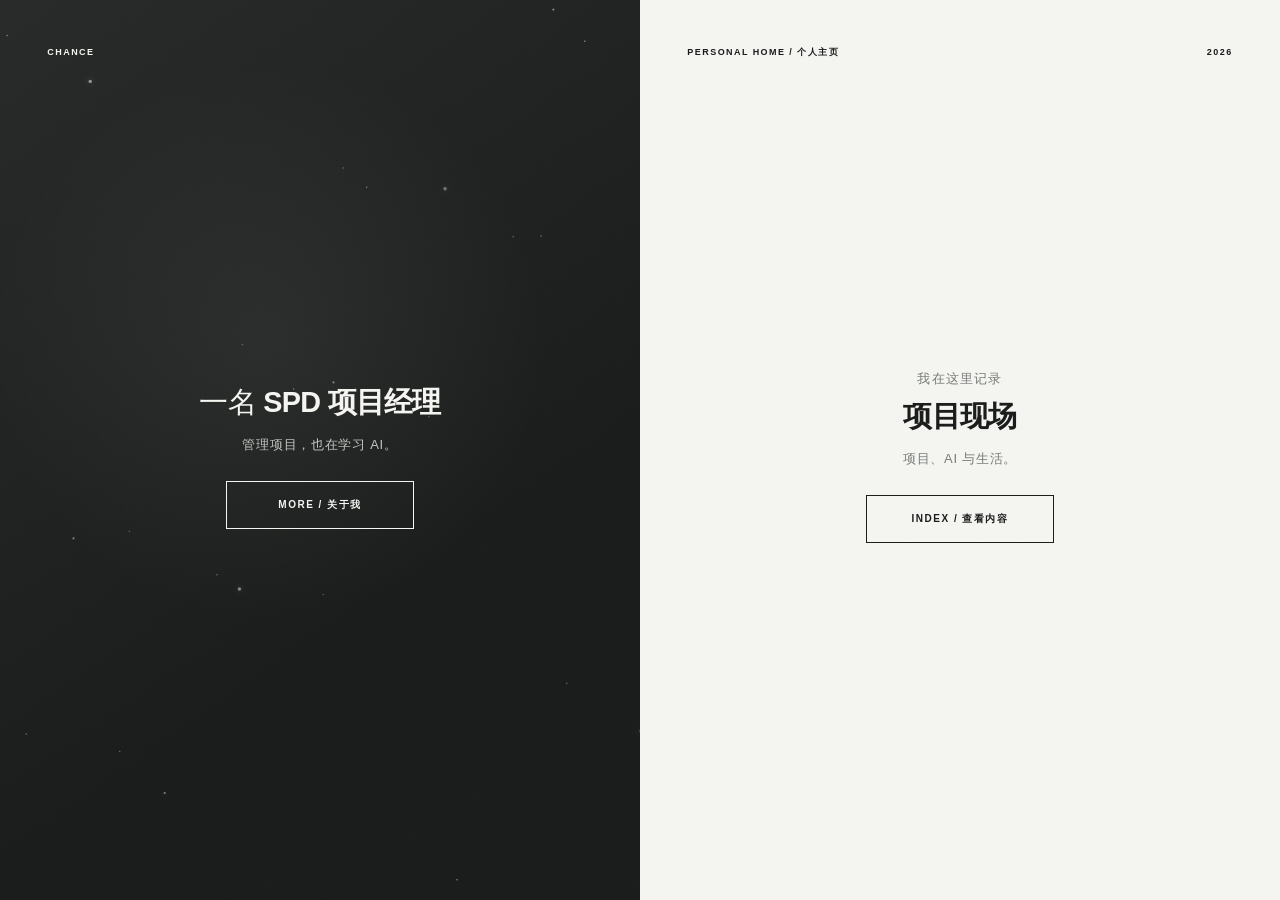
==== commit eff24641: "feat: add prod content protocol compatibility" ====
--- a/index.html
+++ b/index.html
@@ -1,73 +1,72 @@
-<!doctype html>
-<html lang="zh-CN">
-<head>
-  <meta charset="UTF-8">
-  <meta name="viewport" content="width=device-width,initial-scale=1">
-  <meta name="description" content="Chance，SPD 项目经理。记录项目现场、AI 实践与生活片段。">
+<!doctype html>
+<html lang="zh-CN">
+<head>
+  <meta charset="UTF-8">
+  <meta name="viewport" content="width=device-width,initial-scale=1">
+  <meta name="description" content="Chance，SPD 项目经理。记录项目现场、AI 实践与生活片段。">
   <title>Chance</title>
-  <link rel="stylesheet" href="./style.css?v=white-5">
-</head>
-<body class="is-loading" data-page="home">
-  <div class="site-loader" role="status" aria-label="正在进入 Chance 的个人主页">
-    <div class="loader-clock">
-      <svg viewBox="0 0 160 160" aria-hidden="true">
-        <g class="loader-ticks">
-          <line x1="80" y1="13" x2="80" y2="19"/><line x1="80" y1="13" x2="80" y2="19" transform="rotate(30 80 80)"/>
-          <line x1="80" y1="13" x2="80" y2="19" transform="rotate(60 80 80)"/><line x1="80" y1="13" x2="80" y2="19" transform="rotate(90 80 80)"/>
-          <line x1="80" y1="13" x2="80" y2="19" transform="rotate(120 80 80)"/><line x1="80" y1="13" x2="80" y2="19" transform="rotate(150 80 80)"/>
-          <line x1="80" y1="13" x2="80" y2="19" transform="rotate(180 80 80)"/><line x1="80" y1="13" x2="80" y2="19" transform="rotate(210 80 80)"/>
-          <line x1="80" y1="13" x2="80" y2="19" transform="rotate(240 80 80)"/><line x1="80" y1="13" x2="80" y2="19" transform="rotate(270 80 80)"/>
-          <line x1="80" y1="13" x2="80" y2="19" transform="rotate(300 80 80)"/><line x1="80" y1="13" x2="80" y2="19" transform="rotate(330 80 80)"/>
-        </g>
-        <circle class="loader-clock-track" cx="80" cy="80" r="56" pathLength="100"/>
-        <circle class="loader-clock-progress" cx="80" cy="80" r="56" pathLength="100"/>
-        <line class="loader-hand" x1="80" y1="80" x2="80" y2="31"/>
-        <circle class="loader-pin" cx="80" cy="80" r="2.2"/>
-      </svg>
-      <strong>CHANCE</strong>
-    </div>
-    <button class="loader-skip" type="button">跳过 / SKIP</button>
-  </div>
-  <main class="home-stage" id="main">
-    <section class="home-panel home-panel-dark" aria-labelledby="home-title">
-      <canvas class="star-field" aria-hidden="true"></canvas>
+  <link rel="stylesheet" href="./style.css?v=white-5">
+</head>
+<body class="is-loading" data-page="home">
+  <div class="site-loader" role="status" aria-label="正在进入 Chance 的个人主页">
+    <div class="loader-clock">
+      <svg viewBox="0 0 160 160" aria-hidden="true">
+        <g class="loader-ticks">
+          <line x1="80" y1="13" x2="80" y2="19"/><line x1="80" y1="13" x2="80" y2="19" transform="rotate(30 80 80)"/>
+          <line x1="80" y1="13" x2="80" y2="19" transform="rotate(60 80 80)"/><line x1="80" y1="13" x2="80" y2="19" transform="rotate(90 80 80)"/>
+          <line x1="80" y1="13" x2="80" y2="19" transform="rotate(120 80 80)"/><line x1="80" y1="13" x2="80" y2="19" transform="rotate(150 80 80)"/>
+          <line x1="80" y1="13" x2="80" y2="19" transform="rotate(180 80 80)"/><line x1="80" y1="13" x2="80" y2="19" transform="rotate(210 80 80)"/>
+          <line x1="80" y1="13" x2="80" y2="19" transform="rotate(240 80 80)"/><line x1="80" y1="13" x2="80" y2="19" transform="rotate(270 80 80)"/>
+          <line x1="80" y1="13" x2="80" y2="19" transform="rotate(300 80 80)"/><line x1="80" y1="13" x2="80" y2="19" transform="rotate(330 80 80)"/>
+        </g>
+        <circle class="loader-clock-track" cx="80" cy="80" r="56" pathLength="100"/>
+        <circle class="loader-clock-progress" cx="80" cy="80" r="56" pathLength="100"/>
+        <line class="loader-hand" x1="80" y1="80" x2="80" y2="31"/>
+        <circle class="loader-pin" cx="80" cy="80" r="2.2"/>
+      </svg>
+      <strong>CHANCE</strong>
+    </div>
+    <button class="loader-skip" type="button">跳过 / SKIP</button>
+  </div>
+  <main class="home-stage" id="main">
+    <section class="home-panel home-panel-dark" aria-labelledby="home-title">
+      <canvas class="star-field" aria-hidden="true"></canvas>
       <header class="home-meta"><span>CHANCE</span></header>
-      <div class="home-intro">
-        <h1 id="home-title">一名 <strong>SPD 项目经理</strong></h1>
-        <p>管理项目，也在学习 AI。</p>
-        <button class="home-action home-action-light" type="button" data-open="about-drawer">MORE / 关于我</button>
-      </div>
-    </section>
-
-    <section class="home-panel home-panel-light" aria-label="内容入口">
-      <header class="home-meta"><span>PERSONAL HOME / 个人主页</span><span>2026</span></header>
-      <div class="home-manifest">
-        <span class="manifest-lead">我在这里记录</span>
-        <h2><span class="rotating-word" aria-live="polite">项目现场</span></h2>
-        <p>项目、AI 与生活。</p>
-        <a class="home-action home-action-dark" href="./content.html">INDEX / 查看内容</a>
-      </div>
-    </section>
-  </main>
-
-  <section class="home-drawer drawer-dark" id="about-drawer" aria-hidden="true" inert aria-labelledby="about-drawer-title">
-    <canvas class="star-field" aria-hidden="true"></canvas>
-    <button class="drawer-close" type="button" data-close aria-label="关闭关于我">×</button>
-    <div class="drawer-inner drawer-about">
-      <span class="drawer-kicker">ABOUT / 关于</span>
-      <h2 id="about-drawer-title">Chance</h2>
-      <p class="drawer-summary">SPD 项目经理。日常关注项目推进、现场协作与交付，也在持续试用 AI，把有用的方法留下来。</p>
-      <dl class="about-facts">
-        <div><dt>职业</dt><dd>SPD 项目经理</dd></div>
-        <div><dt>关注</dt><dd>项目管理 · AI 实践</dd></div>
-        <div><dt>记录</dt><dd>工作方法 · 日常生活</dd></div>
-      </dl>
-      <a class="drawer-link" href="./about.html">完整介绍 / READ MORE <span>↗</span></a>
-      <a class="drawer-link" href="mailto:chance_work@163.com">联系 / CONTACT <span>↗</span></a>
-    </div>
-  </section>
-
-  <script src="./content.js?v=cover-1"></script>
-  <script src="./app.js?v=white-2"></script>
-</body>
-</html>
+      <div class="home-intro">
+        <h1 id="home-title">一名 <strong>SPD 项目经理</strong></h1>
+        <p>管理项目，也在学习 AI。</p>
+        <button class="home-action home-action-light" type="button" data-open="about-drawer">MORE / 关于我</button>
+      </div>
+    </section>
+
+    <section class="home-panel home-panel-light" aria-label="内容入口">
+      <header class="home-meta"><span>PERSONAL HOME / 个人主页</span><span>2026</span></header>
+      <div class="home-manifest">
+        <span class="manifest-lead">我在这里记录</span>
+        <h2><span class="rotating-word" aria-live="polite">项目现场</span></h2>
+        <p>项目、AI 与生活。</p>
+        <a class="home-action home-action-dark" href="./content.html">INDEX / 查看内容</a>
+      </div>
+    </section>
+  </main>
+
+  <section class="home-drawer drawer-dark" id="about-drawer" aria-hidden="true" inert aria-labelledby="about-drawer-title">
+    <canvas class="star-field" aria-hidden="true"></canvas>
+    <button class="drawer-close" type="button" data-close aria-label="关闭关于我">×</button>
+    <div class="drawer-inner drawer-about">
+      <span class="drawer-kicker">ABOUT / 关于</span>
+      <h2 id="about-drawer-title">Chance</h2>
+      <p class="drawer-summary">SPD 项目经理。日常关注项目推进、现场协作与交付，也在持续试用 AI，把有用的方法留下来。</p>
+      <dl class="about-facts">
+        <div><dt>职业</dt><dd>SPD 项目经理</dd></div>
+        <div><dt>关注</dt><dd>项目管理 · AI 实践</dd></div>
+        <div><dt>记录</dt><dd>工作方法 · 日常生活</dd></div>
+      </dl>
+      <a class="drawer-link" href="./about.html">完整介绍 / READ MORE <span>↗</span></a>
+      <a class="drawer-link" href="mailto:chance_work@163.com">联系 / CONTACT <span>↗</span></a>
+    </div>
+  </section>
+
+  <script src="./app.js?v=phase-a-link-fix-1"></script>
+</body>
+</html>
